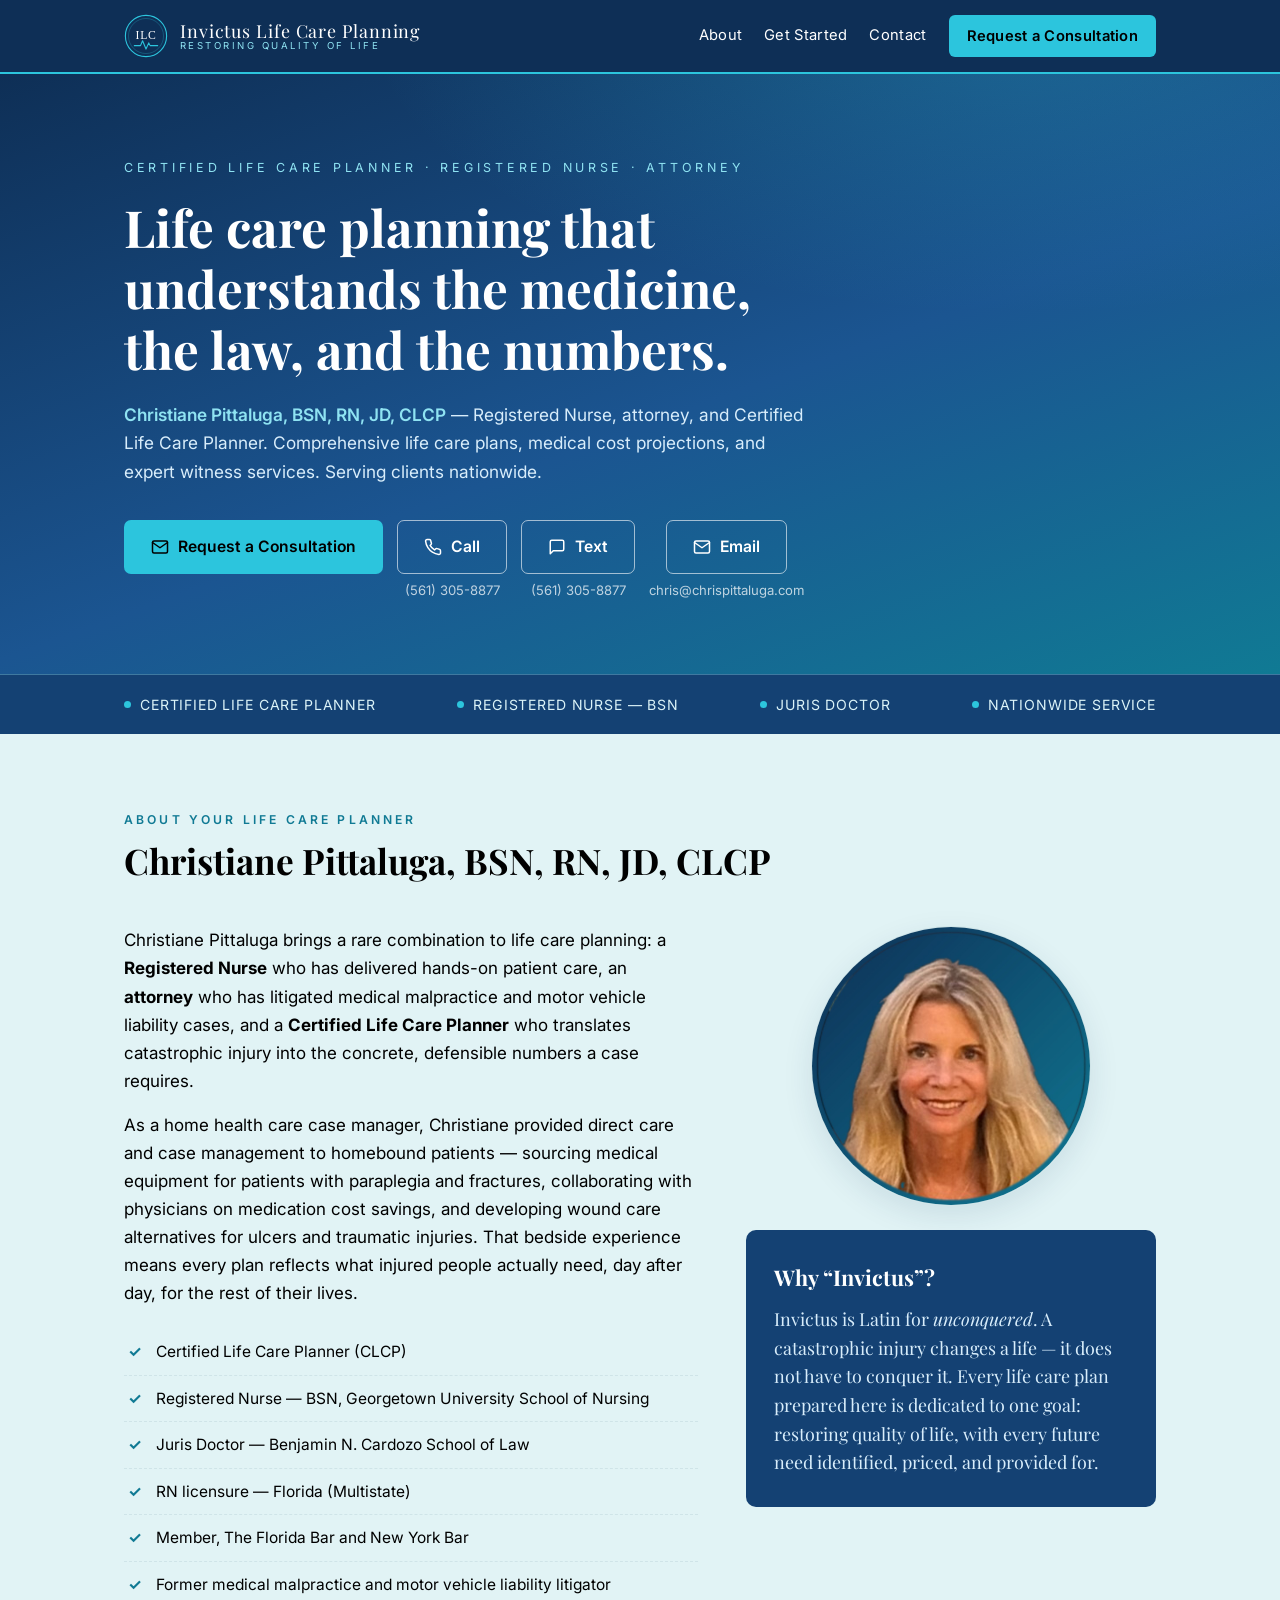
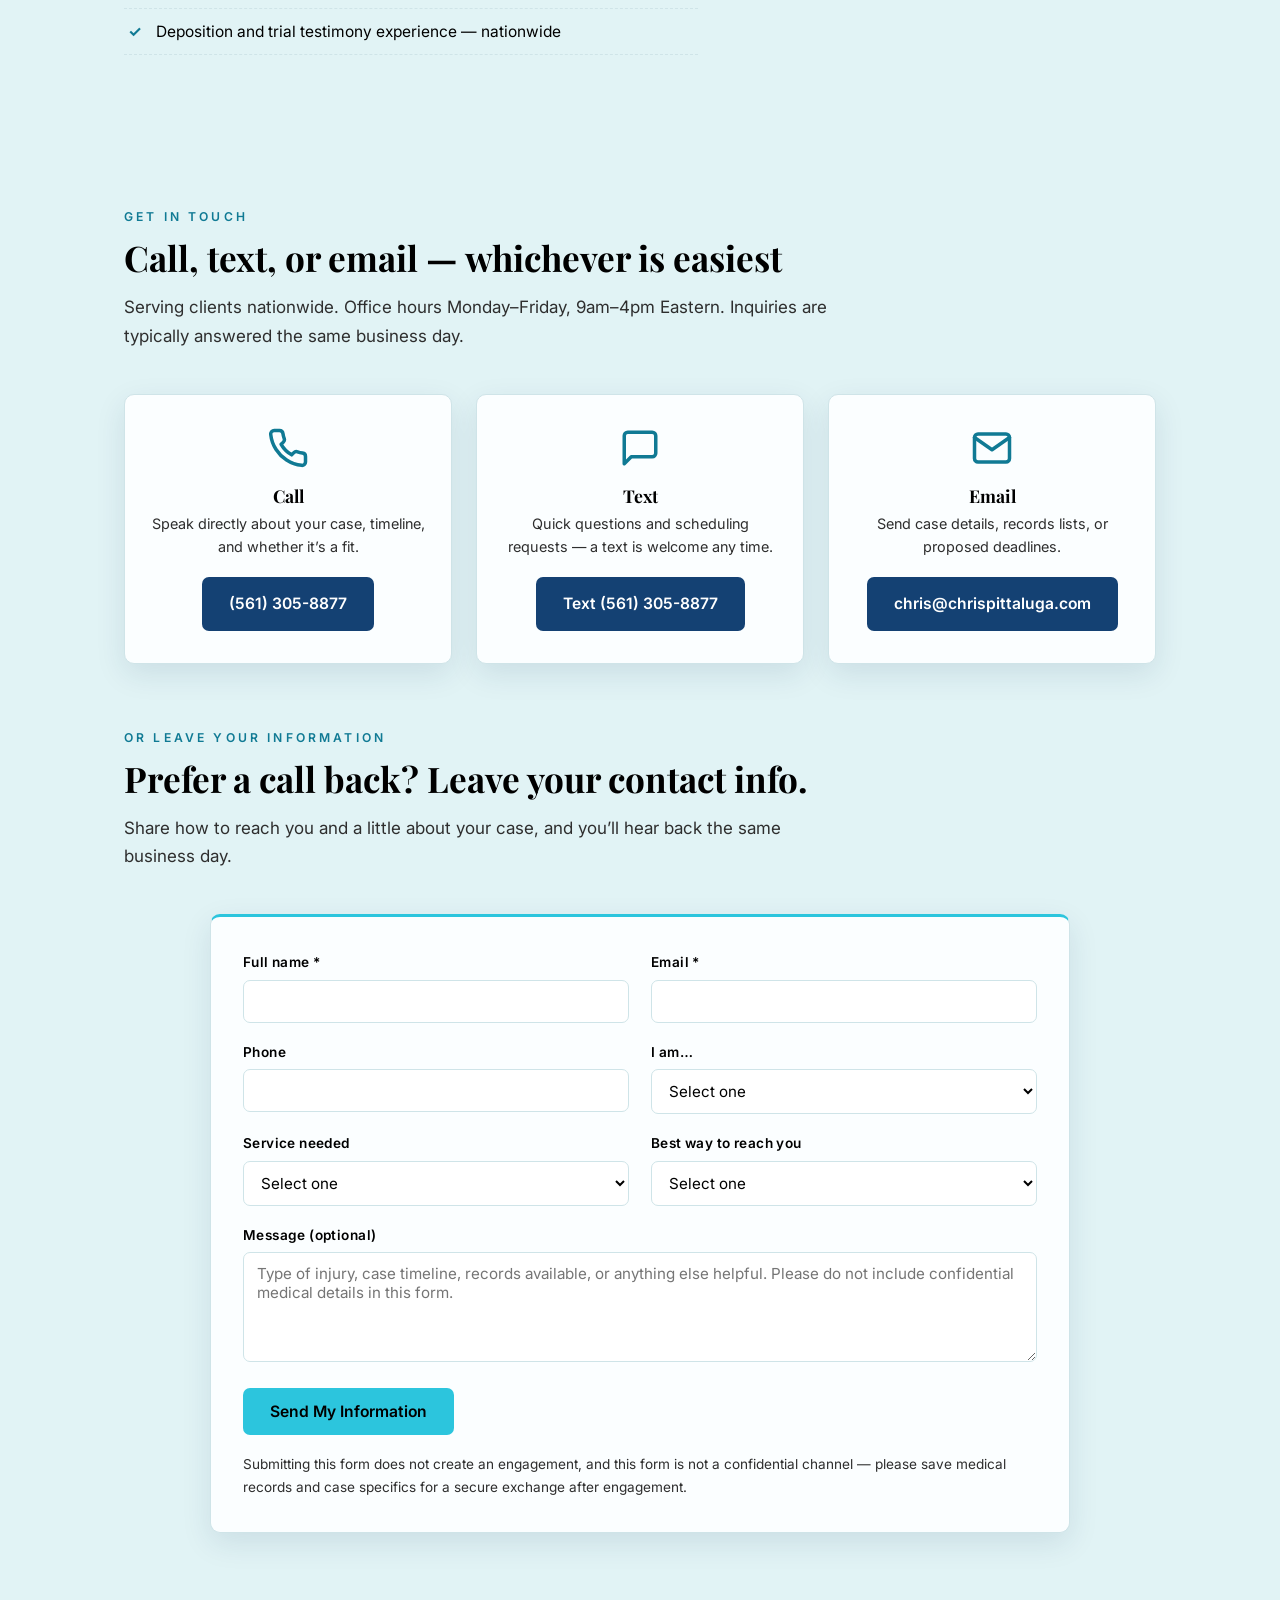
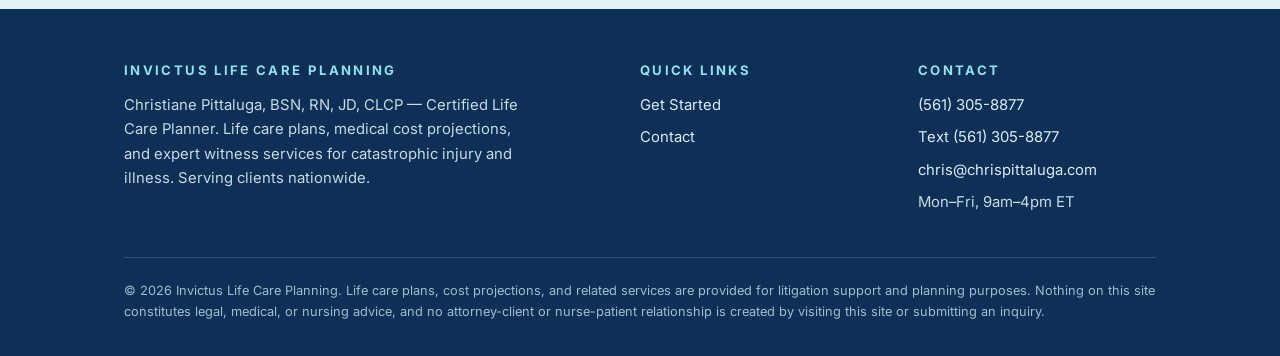
==== index.html @ 6d291d00 "Invictus Life Care Planning website Static site for invictuslifecare.com — no build step, no depende" ====
<!DOCTYPE html>
<html lang="en">
<head>
  <meta charset="UTF-8">
  <meta name="viewport" content="width=device-width, initial-scale=1.0">
  <title>Certified Life Care Planner &amp; Expert Witness — Nationwide | Invictus Life Care Planning</title>
  <meta name="description" content="Life care plans, medical cost projections, and expert witness testimony for catastrophic injury cases — prepared by a Certified Life Care Planner who is both a Registered Nurse and an attorney. Serving clients nationwide.">
  <link rel="canonical" href="https://invictuslifecare.com/">
  <meta property="og:type" content="website">
  <meta property="og:url" content="https://invictuslifecare.com/">
  <meta property="og:site_name" content="Invictus Life Care Planning">
  <meta property="og:title" content="Certified Life Care Planner &amp; Expert Witness — Invictus Life Care Planning">
  <meta property="og:description" content="Life care plans, medical cost projections, and expert witness testimony for catastrophic injury cases. Serving clients nationwide.">
  <meta property="og:image" content="https://invictuslifecare.com/images/og-card.png">
  <meta property="og:image:width" content="1200">
  <meta property="og:image:height" content="630">
  <meta name="twitter:card" content="summary_large_image">
  <link rel="icon" href="data:image/svg+xml,%3Csvg xmlns='http://www.w3.org/2000/svg' viewBox='0 0 64 64'%3E%3Crect width='64' height='64' rx='12' fill='%230e2f56'/%3E%3Ctext x='32' y='43' text-anchor='middle' font-family='Georgia' font-size='26' fill='%238fe3f2'%3EIL%3C/text%3E%3C/svg%3E">
  <link rel="preconnect" href="https://fonts.googleapis.com">
  <link rel="preconnect" href="https://fonts.gstatic.com" crossorigin>
  <link href="https://fonts.googleapis.com/css2?family=Playfair+Display:wght@500;600;700&family=Inter:wght@400;500;600&display=swap" rel="stylesheet">
  <link rel="stylesheet" href="css/styles.css">
  <script type="application/ld+json">
  {
    "@context": "https://schema.org",
    "@type": "ProfessionalService",
    "@id": "https://invictuslifecare.com/#organization",
    "name": "Invictus Life Care Planning",
    "url": "https://invictuslifecare.com/",
    "description": "Life care plans, medical cost projections, and expert witness testimony for catastrophic injury and illness, serving clients nationwide.",
    "telephone": "+1-561-305-8877",
    "email": "chris@chrispittaluga.com",
    "address": {
      "@type": "PostalAddress",
      "addressLocality": "Delray Beach",
      "addressRegion": "FL",
      "addressCountry": "US"
    },
    "areaServed": { "@type": "Country", "name": "United States" },
    "openingHoursSpecification": {
      "@type": "OpeningHoursSpecification",
      "dayOfWeek": ["Monday", "Tuesday", "Wednesday", "Thursday", "Friday"],
      "opens": "09:00",
      "closes": "16:00"
    },
    "founder": {
      "@type": "Person",
      "name": "Christiane Pittaluga",
      "honorificSuffix": "BSN, RN, JD, CLCP",
      "jobTitle": "Certified Life Care Planner",
      "alumniOf": [
        { "@type": "CollegeOrUniversity", "name": "Georgetown University School of Nursing" },
        { "@type": "CollegeOrUniversity", "name": "Benjamin N. Cardozo School of Law" }
      ],
      "knowsAbout": ["Life care planning", "Medical cost projections", "Expert witness testimony", "Catastrophic injury", "Nursing", "Law"]
    },
    "hasOfferCatalog": {
      "@type": "OfferCatalog",
      "name": "Services",
      "itemListElement": [
        { "@type": "Offer", "itemOffered": { "@type": "Service", "name": "Life Care Plans" } },
        { "@type": "Offer", "itemOffered": { "@type": "Service", "name": "Medical Cost Projections" } },
        { "@type": "Offer", "itemOffered": { "@type": "Service", "name": "Expert Witness & Testimony" } },
        { "@type": "Offer", "itemOffered": { "@type": "Service", "name": "Medical Record Chronologies" } },
        { "@type": "Offer", "itemOffered": { "@type": "Service", "name": "Medical Billing Disputes" } },
        { "@type": "Offer", "itemOffered": { "@type": "Service", "name": "Disability Application Preparation" } }
      ]
    }
  }
  </script>
</head>
<body>

<header class="site-header">
  <div class="wrap">
    <a class="brand" href="index.html">
      <svg class="brand-mark" viewBox="0 0 64 64" xmlns="http://www.w3.org/2000/svg" aria-hidden="true">
        <circle cx="32" cy="32" r="30" fill="none" stroke="#2cc5dd" stroke-width="1.6"/>
        <circle cx="32" cy="32" r="25.5" fill="none" stroke="#2cc5dd" stroke-width="0.7" opacity="0.55"/>
        <text x="32" y="37" text-anchor="middle" font-family="Georgia, serif" font-size="17" letter-spacing="1" fill="#ffffff">ILC</text>
        <path d="M15 46 h9 l3 -7 5 12 4 -9 2 4 h11" fill="none" stroke="#2cc5dd" stroke-width="1.6" stroke-linejoin="round" stroke-linecap="round"/>
      </svg>
      <span class="brand-name">Invictus Life Care Planning
        <small>Restoring Quality of Life</small>
      </span>
    </a>
    <button class="nav-toggle" aria-expanded="false" aria-controls="site-nav" onclick="toggleNav()">Menu &#9776;</button>
    <nav class="site-nav" id="site-nav" aria-label="Main navigation">
      <a href="#about">About</a>
      <a href="get-started.html">Get Started</a>
      <a href="#contact">Contact</a>
      <a class="nav-cta" href="#contact">Request a Consultation</a>
    </nav>
  </div>
</header>

<main>

  <!-- ============ HERO ============ -->
  <section class="hero">
    <div class="wrap">
      <p class="eyebrow">Certified Life Care Planner &middot; Registered Nurse &middot; Attorney</p>
      <h1>Life care planning that understands the medicine, the law, and the numbers.</h1>
      <p class="lede">
        <strong>Christiane Pittaluga, BSN, RN, JD, CLCP</strong> &mdash; Registered Nurse, attorney, and
        Certified Life Care Planner. Comprehensive life care plans, medical cost projections, and
        expert witness services. Serving clients nationwide.
      </p>
      <div class="cta-row">
        <a class="btn btn-accent" href="#contact">
          <svg viewBox="0 0 24 24" fill="none" stroke="currentColor" stroke-width="2" stroke-linecap="round" stroke-linejoin="round"><path d="M4 4h16a2 2 0 0 1 2 2v12a2 2 0 0 1-2 2H4a2 2 0 0 1-2-2V6a2 2 0 0 1 2-2z"/><polyline points="22,6 12,13 2,6"/></svg>
          Request a Consultation
        </a>
        <div class="cta-item">
          <a class="btn btn-outline-light" href="tel:+15613058877">
            <svg viewBox="0 0 24 24" fill="none" stroke="currentColor" stroke-width="2" stroke-linecap="round" stroke-linejoin="round"><path d="M22 16.92v3a2 2 0 0 1-2.18 2 19.79 19.79 0 0 1-8.63-3.07 19.5 19.5 0 0 1-6-6 19.79 19.79 0 0 1-3.07-8.67A2 2 0 0 1 4.11 2h3a2 2 0 0 1 2 1.72 12.84 12.84 0 0 0 .7 2.81 2 2 0 0 1-.45 2.11L8.09 9.91a16 16 0 0 0 6 6l1.27-1.27a2 2 0 0 1 2.11-.45 12.84 12.84 0 0 0 2.81.7A2 2 0 0 1 22 16.92z"/></svg>
            Call
          </a>
          <span class="cta-hint">(561) 305-8877</span>
        </div>
        <div class="cta-item">
          <a class="btn btn-outline-light" href="sms:+15613058877">
            <svg viewBox="0 0 24 24" fill="none" stroke="currentColor" stroke-width="2" stroke-linecap="round" stroke-linejoin="round"><path d="M21 15a2 2 0 0 1-2 2H7l-4 4V5a2 2 0 0 1 2-2h14a2 2 0 0 1 2 2z"/></svg>
            Text
          </a>
          <span class="cta-hint">(561) 305-8877</span>
        </div>
        <div class="cta-item">
          <a class="btn btn-outline-light" href="mailto:chris@chrispittaluga.com?subject=Life%20Care%20Planning%20Inquiry%20%E2%80%94%20Invictus">
            <svg viewBox="0 0 24 24" fill="none" stroke="currentColor" stroke-width="2" stroke-linecap="round" stroke-linejoin="round"><path d="M4 4h16a2 2 0 0 1 2 2v12a2 2 0 0 1-2 2H4a2 2 0 0 1-2-2V6a2 2 0 0 1 2-2z"/><polyline points="22,6 12,13 2,6"/></svg>
            Email
          </a>
          <span class="cta-hint">chris@chrispittaluga.com</span>
        </div>
      </div>
    </div>
  </section>

  <!-- ============ CREDENTIAL STRIP ============ -->
  <div class="cred-strip">
    <div class="wrap">
      <span>Certified Life Care Planner</span>
      <span>Registered Nurse &mdash; BSN</span>
      <span>Juris Doctor</span>
      <span>Nationwide Service</span>
    </div>
  </div>

  <!-- ============ ABOUT ============ -->
  <section class="section" id="about">
    <div class="wrap">
      <div class="section-head">
        <p class="kicker">About Your Life Care Planner</p>
        <h2>Christiane Pittaluga, BSN, RN, JD, CLCP</h2>
      </div>
      <div class="about-grid">
        <div>
          <p>
            Christiane Pittaluga brings a rare combination to life care planning: a
            <strong>Registered Nurse</strong> who has delivered hands-on patient care, an
            <strong>attorney</strong> who has litigated medical malpractice and motor vehicle
            liability cases, and a <strong>Certified Life Care Planner</strong> who translates
            catastrophic injury into the concrete, defensible numbers a case requires.
          </p>
          <p>
            As a home health care case manager, Christiane provided direct care and case management
            to homebound patients &mdash; sourcing medical equipment for patients with paraplegia and
            fractures, collaborating with physicians on medication cost savings, and developing wound
            care alternatives for ulcers and traumatic injuries. That bedside experience means every
            plan reflects what injured people actually need, day after day, for the rest of their
            lives.
          </p>
          <ul class="about-list">
            <li>Certified Life Care Planner (CLCP)</li>
            <li>Registered Nurse &mdash; BSN, Georgetown University School of Nursing</li>
            <li>Juris Doctor &mdash; Benjamin N. Cardozo School of Law</li>
            <li>RN licensure &mdash; Florida (Multistate)</li>
            <li>Member, The Florida Bar and New York Bar</li>
            <li>Former medical malpractice and motor vehicle liability litigator</li>
            <li>Deposition and trial testimony experience &mdash; nationwide</li>
          </ul>
        </div>
        <div>
          <div class="portrait portrait-round">
            <img src="images/christiane.jpg" alt="Christiane Pittaluga, BSN, RN, JD, CLCP">
          </div>
          <aside class="motto">
            <strong>Why &ldquo;Invictus&rdquo;?</strong>
            Invictus is Latin for <em>unconquered</em>. A catastrophic injury changes a life &mdash; it
            does not have to conquer it. Every life care plan prepared here is dedicated to one goal:
            restoring quality of life, with every future need identified, priced, and provided for.
          </aside>
        </div>
      </div>
    </div>
  </section>

  <!-- ============ CONTACT ============ -->
  <section class="section" id="contact">
    <div class="wrap">
      <div class="section-head">
        <p class="kicker">Get In Touch</p>
        <h2>Call, text, or email &mdash; whichever is easiest</h2>
        <p>Serving clients nationwide. Office hours Monday&ndash;Friday, 9am&ndash;4pm Eastern.
           Inquiries are typically answered the same business day.</p>
      </div>
      <div class="contact-grid">
        <div class="contact-card">
          <svg class="card-icon" viewBox="0 0 24 24" fill="none" stroke="currentColor" stroke-width="2" stroke-linecap="round" stroke-linejoin="round"><path d="M22 16.92v3a2 2 0 0 1-2.18 2 19.79 19.79 0 0 1-8.63-3.07 19.5 19.5 0 0 1-6-6 19.79 19.79 0 0 1-3.07-8.67A2 2 0 0 1 4.11 2h3a2 2 0 0 1 2 1.72 12.84 12.84 0 0 0 .7 2.81 2 2 0 0 1-.45 2.11L8.09 9.91a16 16 0 0 0 6 6l1.27-1.27a2 2 0 0 1 2.11-.45 12.84 12.84 0 0 0 2.81.7A2 2 0 0 1 22 16.92z"/></svg>
          <h3>Call</h3>
          <p>Speak directly about your case, timeline, and whether it&rsquo;s a fit.</p>
          <a class="btn btn-blue" href="tel:+15613058877">(561) 305-8877</a>
        </div>
        <div class="contact-card">
          <svg class="card-icon" viewBox="0 0 24 24" fill="none" stroke="currentColor" stroke-width="2" stroke-linecap="round" stroke-linejoin="round"><path d="M21 15a2 2 0 0 1-2 2H7l-4 4V5a2 2 0 0 1 2-2h14a2 2 0 0 1 2 2z"/></svg>
          <h3>Text</h3>
          <p>Quick questions and scheduling requests &mdash; a text is welcome any time.</p>
          <a class="btn btn-blue" href="sms:+15613058877">Text (561) 305-8877</a>
        </div>
        <div class="contact-card">
          <svg class="card-icon" viewBox="0 0 24 24" fill="none" stroke="currentColor" stroke-width="2" stroke-linecap="round" stroke-linejoin="round"><path d="M4 4h16a2 2 0 0 1 2 2v12a2 2 0 0 1-2 2H4a2 2 0 0 1-2-2V6a2 2 0 0 1 2-2z"/><polyline points="22,6 12,13 2,6"/></svg>
          <h3>Email</h3>
          <p>Send case details, records lists, or proposed deadlines.</p>
          <a class="btn btn-blue" href="mailto:chris@chrispittaluga.com?subject=Life%20Care%20Planning%20Inquiry%20%E2%80%94%20Invictus">chris@chrispittaluga.com</a>
        </div>
      </div>

      <div class="section-head" id="leave-info" style="margin-top:64px;">
        <p class="kicker">Or Leave Your Information</p>
        <h2>Prefer a call back? Leave your contact info.</h2>
        <p>Share how to reach you and a little about your case, and you&rsquo;ll hear back the same
           business day.</p>
      </div>

      <form id="contact-form" class="contact-form" method="POST" action="https://formspree.io/f/meebyvre">
        <input type="hidden" name="_subject" value="Website contact — Invictus Life Care Planning">
        <input type="hidden" name="site" value="Invictus Life Care Planning">
        <div>
          <label for="cf-name">Full name *</label>
          <input type="text" id="cf-name" name="name" required autocomplete="name">
        </div>
        <div>
          <label for="cf-email">Email *</label>
          <input type="email" id="cf-email" name="email" required autocomplete="email">
        </div>
        <div>
          <label for="cf-phone">Phone</label>
          <input type="tel" id="cf-phone" name="phone" autocomplete="tel">
        </div>
        <div>
          <label for="cf-role">I am&hellip;</label>
          <select id="cf-role" name="role">
            <option value="">Select one</option>
            <option>Attorney &mdash; plaintiff</option>
            <option>Attorney &mdash; defense</option>
            <option>Insurance adjuster</option>
            <option>Individual / family member</option>
            <option>Other</option>
          </select>
        </div>
        <div>
          <label for="cf-service">Service needed</label>
          <select id="cf-service" name="service">
            <option value="">Select one</option>
            <option>Life care plan</option>
            <option>Medical cost projection</option>
            <option>Expert witness / testimony</option>
            <option>Medical record chronology</option>
            <option>Medical billing dispute</option>
            <option>Disability application</option>
            <option>Other / not sure</option>
          </select>
        </div>
        <div>
          <label for="cf-reach">Best way to reach you</label>
          <select id="cf-reach" name="preferred_contact">
            <option value="">Select one</option>
            <option>Call</option>
            <option>Text</option>
            <option>Email</option>
          </select>
        </div>
        <div class="field-full">
          <label for="cf-message">Message (optional)</label>
          <textarea id="cf-message" name="message" placeholder="Type of injury, case timeline, records available, or anything else helpful. Please do not include confidential medical details in this form."></textarea>
        </div>
        <input type="text" name="_gotcha" class="hp" tabindex="-1" autocomplete="off" aria-hidden="true">
        <div class="field-full">
          <button class="btn btn-accent" type="submit">Send My Information</button>
        </div>
        <p class="form-note">
          Submitting this form does not create an engagement, and this form is not a confidential
          channel &mdash; please save medical records and case specifics for a secure exchange after
          engagement.
        </p>
      </form>
    </div>
  </section>

</main>

<footer class="site-footer">
  <div class="wrap">
    <div class="footer-grid">
      <div>
        <h4>Invictus Life Care Planning</h4>
        <p style="font-size:0.93rem; max-width:44ch;">
          Christiane Pittaluga, BSN, RN, JD, CLCP &mdash; Certified Life Care Planner. Life care plans,
          medical cost projections, and expert witness services for catastrophic injury and illness.
          Serving clients nationwide.
        </p>
      </div>
      <div>
        <h4>Quick Links</h4>
        <ul>
          <li><a href="get-started.html">Get Started</a></li>
          <li><a href="index.html#contact">Contact</a></li>
        </ul>
      </div>
      <div>
        <h4>Contact</h4>
        <ul>
          <li><a href="tel:+15613058877">(561) 305-8877</a></li>
          <li><a href="sms:+15613058877">Text (561) 305-8877</a></li>
          <li><a href="mailto:chris@chrispittaluga.com">chris@chrispittaluga.com</a></li>
          <li>Mon&ndash;Fri, 9am&ndash;4pm ET</li>
        </ul>
      </div>
    </div>
    <p class="footer-disclaimer">
      &copy; 2026 Invictus Life Care Planning. Life care plans, cost projections, and related
      services are provided for litigation support and planning purposes. Nothing on this site
      constitutes legal, medical, or nursing advice, and no attorney-client or nurse-patient
      relationship is created by visiting this site or submitting an inquiry.
    </p>
  </div>
</footer>

<script>
  function toggleNav() {
    var nav = document.getElementById('site-nav');
    var btn = document.querySelector('.nav-toggle');
    var open = nav.classList.toggle('open');
    btn.setAttribute('aria-expanded', open ? 'true' : 'false');
  }

  // Contact form: if a real form endpoint is configured, POST to it normally.
  // Otherwise fall back to opening the visitor's email app, pre-filled.
  function buildContactMailto(form) {
    function val(name) {
      var el = form.elements[name];
      return (el && el.value) ? el.value : '(not provided)';
    }
    var body = [
      'New contact from the Invictus Life Care Planning website:',
      '',
      'Name: ' + val('name'),
      'Email: ' + val('email'),
      'Phone: ' + val('phone'),
      'Role: ' + val('role'),
      'Service needed: ' + val('service'),
      'Best way to reach: ' + val('preferred_contact'),
      '',
      'Message:',
      val('message')
    ].join('\n');
    return 'mailto:chris@chrispittaluga.com' +
      '?subject=' + encodeURIComponent('Website contact — Invictus Life Care Planning') +
      '&body=' + encodeURIComponent(body);
  }

  document.getElementById('contact-form').addEventListener('submit', function (e) {
    var form = e.target;
    if (form.getAttribute('action').indexOf('YOUR-FORM-ID') !== -1) {
      e.preventDefault();
      window.location.href = buildContactMailto(form);
    }
  });
</script>

</body>
</html>
---- css/styles.css ----
/* ============================================================
   Invictus Life Care Planning — shared stylesheet
   Palette: deep blue → turquoise, light blue accents on seafoam,
   black text. No green.
   ============================================================ */

:root {
  --blue-900: #0e2f56;
  --blue-800: #144173;
  --blue-700: #1b5591;
  --blue-600: #2368ab;
  --turq: #2cc5dd;
  --turq-deep: #107a94;
  --turq-light: #8fe3f2;
  --turq-pale: #dbf3f8;
  --seafoam: #e1f3f5;
  --paper: #fbfeff;
  --ink: #000000;
  --muted: #2e2e2e;
  --line: #cfe4e8;
  --radius: 10px;
  --shadow: 0 10px 30px rgba(14, 47, 86, 0.10);
  --font-serif: "Playfair Display", Georgia, "Times New Roman", serif;
  --font-sans: "Inter", -apple-system, "Segoe UI", Roboto, Helvetica, Arial, sans-serif;
}

* { box-sizing: border-box; margin: 0; padding: 0; }

html { scroll-behavior: smooth; }

body {
  font-family: var(--font-sans);
  font-size: 17px;
  line-height: 1.65;
  color: var(--ink);
  background: var(--seafoam);
}

img, svg { max-width: 100%; display: block; }

h1, h2, h3, h4 { font-family: var(--font-serif); color: var(--ink); line-height: 1.2; }

a { color: var(--blue-700); }

.wrap { max-width: 1080px; margin: 0 auto; padding: 0 24px; }

/* ---------- Header / nav ---------- */

.site-header {
  position: sticky;
  top: 0;
  z-index: 50;
  background: var(--blue-900);
  border-bottom: 2px solid var(--turq);
}

.site-header .wrap {
  display: flex;
  align-items: center;
  justify-content: space-between;
  gap: 16px;
  min-height: 72px;
  flex-wrap: wrap;
  padding-top: 10px;
  padding-bottom: 10px;
}

.brand {
  display: flex;
  align-items: center;
  gap: 12px;
  text-decoration: none;
}

.brand-mark { width: 44px; height: 44px; flex: none; }

.brand-name {
  font-family: var(--font-serif);
  color: #ffffff;
  font-size: 1.12rem;
  letter-spacing: 0.05em;
  line-height: 1.1;
}

.brand-name small {
  display: block;
  font-family: var(--font-sans);
  font-size: 0.6rem;
  letter-spacing: 0.26em;
  text-transform: uppercase;
  color: var(--turq-light);
}

.nav-toggle {
  display: none;
  background: none;
  border: 1px solid var(--turq-light);
  color: var(--turq-light);
  border-radius: 6px;
  padding: 6px 12px;
  font-size: 1rem;
  cursor: pointer;
}

.site-nav { display: flex; align-items: center; gap: 22px; }

.site-nav a {
  color: #ffffff;
  text-decoration: none;
  font-size: 0.92rem;
  letter-spacing: 0.02em;
  padding: 4px 0;
  border-bottom: 2px solid transparent;
}

.site-nav a:hover { border-bottom-color: var(--turq-light); }

.site-nav a.nav-cta {
  background: var(--turq);
  color: var(--ink);
  font-weight: 600;
  padding: 9px 18px;
  border-radius: 6px;
  border-bottom: none;
}

.site-nav a.nav-cta:hover { background: var(--turq-light); }

@media (max-width: 900px) {
  .nav-toggle { display: block; }
  .site-nav {
    display: none;
    width: 100%;
    flex-direction: column;
    align-items: flex-start;
    gap: 10px;
    padding: 10px 0 16px;
  }
  .site-nav.open { display: flex; }
}

/* ---------- Hero ---------- */

.hero {
  background:
    radial-gradient(1100px 500px at 80% -10%, rgba(44, 197, 221, 0.25), transparent 60%),
    linear-gradient(160deg, var(--blue-900) 0%, var(--blue-700) 55%, var(--turq-deep) 100%);
  color: #ffffff;
  padding: 84px 0 72px;
}

.hero .eyebrow {
  color: var(--turq-light);
  text-transform: uppercase;
  letter-spacing: 0.3em;
  font-size: 0.78rem;
  margin-bottom: 18px;
}

.hero h1 {
  color: #fff;
  font-size: clamp(2rem, 4.5vw, 3.2rem);
  max-width: 20ch;
  margin-bottom: 20px;
}

.hero .lede {
  max-width: 62ch;
  font-size: 1.08rem;
  color: #d8edfb;
  margin-bottom: 34px;
}

.hero .lede strong { color: var(--turq-light); font-weight: 600; }

.cta-row { display: flex; flex-wrap: wrap; gap: 14px; align-items: flex-start; }

.cta-item { display: flex; flex-direction: column; align-items: center; gap: 6px; }
.cta-hint { font-size: 0.82rem; color: rgba(255, 255, 255, 0.72); }

.btn {
  display: inline-flex;
  align-items: center;
  gap: 9px;
  padding: 13px 26px;
  border-radius: 7px;
  font-weight: 600;
  font-size: 0.98rem;
  text-decoration: none;
  border: 1.5px solid transparent;
  cursor: pointer;
  font-family: var(--font-sans);
}

.btn svg { width: 18px; height: 18px; flex: none; }

.btn-accent { background: var(--turq); color: var(--ink); }
.btn-accent:hover { background: var(--turq-light); }

.btn-outline-light { border-color: rgba(255, 255, 255, 0.6); color: #ffffff; background: transparent; }
.btn-outline-light:hover { border-color: var(--turq-light); color: var(--turq-light); }

.btn-blue { background: var(--blue-800); color: #ffffff; }
.btn-blue:hover { background: var(--blue-700); }

.btn-outline-blue { border-color: var(--blue-600); color: var(--blue-800); background: transparent; }
.btn-outline-blue:hover { background: var(--blue-800); color: #ffffff; }

/* ---------- Credential strip ---------- */

.cred-strip { background: var(--blue-800); border-top: 1px solid rgba(143, 227, 242, 0.35); }

.cred-strip .wrap {
  display: flex;
  flex-wrap: wrap;
  justify-content: space-between;
  gap: 10px 28px;
  padding-top: 18px;
  padding-bottom: 18px;
}

.cred-strip span {
  color: var(--turq-pale);
  font-size: 0.88rem;
  letter-spacing: 0.06em;
  text-transform: uppercase;
  display: inline-flex;
  align-items: center;
  gap: 9px;
}

.cred-strip span::before {
  content: "";
  width: 7px;
  height: 7px;
  border-radius: 50%;
  background: var(--turq);
  flex: none;
}

/* ---------- Sections ---------- */

.section { padding: 76px 0; }
.section.alt { background: var(--paper); border-top: 1px solid var(--line); border-bottom: 1px solid var(--line); }

.section-head { max-width: 720px; margin-bottom: 44px; }

.section-head .kicker {
  color: var(--turq-deep);
  text-transform: uppercase;
  letter-spacing: 0.26em;
  font-size: 0.76rem;
  font-weight: 600;
  margin-bottom: 10px;
}

.section-head h2 { font-size: clamp(1.6rem, 3vw, 2.2rem); margin-bottom: 14px; }
.section-head p { color: var(--muted); }

/* ---------- Cards ---------- */

.card-grid { display: grid; grid-template-columns: repeat(auto-fit, minmax(280px, 1fr)); gap: 24px; }

.card {
  background: var(--paper);
  border: 1px solid var(--line);
  border-top: 3px solid var(--turq);
  border-radius: var(--radius);
  padding: 30px 28px;
  box-shadow: var(--shadow);
}

.section.alt .card { background: var(--seafoam); }

.card h3 { font-size: 1.22rem; margin-bottom: 12px; }
.card p { color: var(--muted); font-size: 0.97rem; }
.card .card-icon { width: 40px; height: 40px; margin-bottom: 18px; color: var(--turq-deep); }

/* ---------- About ---------- */

.about-grid { display: grid; grid-template-columns: 1.4fr 1fr; gap: 48px; align-items: start; }

@media (max-width: 820px) { .about-grid { grid-template-columns: 1fr; } }

.about-grid p + p { margin-top: 16px; }

.motto {
  background: var(--blue-800);
  color: #d8edfb;
  border-radius: var(--radius);
  padding: 30px 28px;
  font-family: var(--font-serif);
  font-size: 1.12rem;
  line-height: 1.6;
}

.motto strong { color: #fff; display: block; font-size: 1.35rem; margin-bottom: 10px; }

.portrait {
  border-radius: var(--radius);
  overflow: hidden;
  border: 1px solid var(--line);
  box-shadow: var(--shadow);
  margin-bottom: 24px;
}

.portrait img { width: 100%; height: auto; display: block; }

/* Circular variant for photos with a baked-in round mask */
.portrait-round {
  border-radius: 50%;
  width: min(280px, 80%);
  margin-left: auto;
  margin-right: auto;
}

.about-list { list-style: none; margin-top: 22px; }

.about-list li {
  padding: 10px 0 10px 32px;
  position: relative;
  border-bottom: 1px dashed var(--line);
  font-size: 0.97rem;
}

.about-list li::before {
  content: "\2713";
  position: absolute;
  left: 4px;
  color: var(--turq-deep);
  font-weight: 700;
}

/* ---------- Steps ---------- */

.steps { display: grid; grid-template-columns: repeat(auto-fit, minmax(230px, 1fr)); gap: 24px; counter-reset: step; }

.step {
  background: var(--paper);
  border: 1px solid var(--line);
  border-radius: var(--radius);
  padding: 28px 24px;
  position: relative;
  counter-increment: step;
}

.step::before {
  content: counter(step);
  display: inline-flex;
  align-items: center;
  justify-content: center;
  width: 40px;
  height: 40px;
  border-radius: 50%;
  background: var(--blue-800);
  color: var(--turq-light);
  font-family: var(--font-serif);
  font-size: 1.2rem;
  margin-bottom: 16px;
}

.step h3 { font-size: 1.05rem; margin-bottom: 8px; }
.step p { color: var(--muted); font-size: 0.93rem; }

/* ---------- Contact ---------- */

.contact-grid { display: grid; grid-template-columns: repeat(auto-fit, minmax(240px, 1fr)); gap: 24px; }

.contact-card {
  background: var(--paper);
  border: 1px solid var(--line);
  border-radius: var(--radius);
  padding: 32px 26px;
  text-align: center;
  box-shadow: var(--shadow);
}

.contact-card .card-icon { width: 42px; height: 42px; margin: 0 auto 16px; color: var(--turq-deep); }
.contact-card h3 { font-size: 1.1rem; margin-bottom: 6px; }
.contact-card p { color: var(--muted); font-size: 0.9rem; margin-bottom: 18px; }

/* ---------- Contact form ---------- */

.contact-form {
  display: grid;
  grid-template-columns: 1fr 1fr;
  gap: 18px 22px;
  background: var(--paper);
  border: 1px solid var(--line);
  border-top: 3px solid var(--turq);
  border-radius: var(--radius);
  padding: 34px 32px;
  box-shadow: var(--shadow);
  max-width: 860px;
  margin: 0 auto;
}

.contact-form .field-full { grid-column: 1 / -1; }

.contact-form label {
  display: block;
  font-size: 0.85rem;
  font-weight: 600;
  color: var(--ink);
  letter-spacing: 0.03em;
  margin-bottom: 6px;
}

.contact-form input,
.contact-form select,
.contact-form textarea {
  width: 100%;
  padding: 11px 13px;
  border: 1px solid var(--line);
  border-radius: 7px;
  font-family: var(--font-sans);
  font-size: 0.95rem;
  background: #fff;
  color: var(--ink);
}

.contact-form input:focus,
.contact-form select:focus,
.contact-form textarea:focus {
  border-color: var(--turq);
  outline: 2px solid var(--turq-pale);
}

.contact-form textarea { resize: vertical; min-height: 110px; }

.contact-form .form-note {
  grid-column: 1 / -1;
  font-size: 0.85rem;
  color: var(--muted);
}

.contact-form .hp { position: absolute; left: -9999px; width: 1px; height: 1px; overflow: hidden; }

@media (max-width: 680px) { .contact-form { grid-template-columns: 1fr; } }

/* ---------- Tables & policy pages ---------- */

.page-hero {
  background: linear-gradient(160deg, var(--blue-900), var(--turq-deep));
  color: #ffffff;
  padding: 60px 0 52px;
}

.page-hero h1 { color: #fff; font-size: clamp(1.8rem, 3.5vw, 2.6rem); margin-bottom: 12px; }
.page-hero p { color: #d8edfb; max-width: 68ch; }

.notice {
  background: var(--turq-pale);
  border-left: 4px solid var(--turq);
  border-radius: 0 var(--radius) var(--radius) 0;
  padding: 18px 22px;
  font-size: 0.95rem;
  margin: 26px 0;
}

/* ---------- FAQ ---------- */

.faq details { background: var(--paper); border: 1px solid var(--line); border-radius: var(--radius); padding: 0; margin-bottom: 12px; }
.faq summary { cursor: pointer; font-weight: 600; color: var(--ink); padding: 18px 22px; list-style-position: inside; }
.faq details p { padding: 0 22px 18px; color: var(--muted); font-size: 0.96rem; }

/* ---------- Footer ---------- */

.site-footer { background: var(--blue-900); color: #c4dbe8; padding: 54px 0 34px; margin-top: 0; }

.footer-grid { display: grid; grid-template-columns: 2fr 1fr 1fr; gap: 40px; margin-bottom: 34px; }
@media (max-width: 820px) { .footer-grid { grid-template-columns: 1fr; } }

.site-footer h4 { color: var(--turq-light); font-family: var(--font-sans); font-size: 0.82rem; text-transform: uppercase; letter-spacing: 0.18em; margin-bottom: 14px; }
.site-footer a { color: #d8edfb; text-decoration: none; }
.site-footer a:hover { color: var(--turq-light); }
.site-footer ul { list-style: none; }
.site-footer li { margin-bottom: 8px; font-size: 0.93rem; }

.footer-disclaimer { border-top: 1px solid rgba(216, 237, 251, 0.18); padding-top: 22px; font-size: 0.8rem; color: #9fbdd1; }
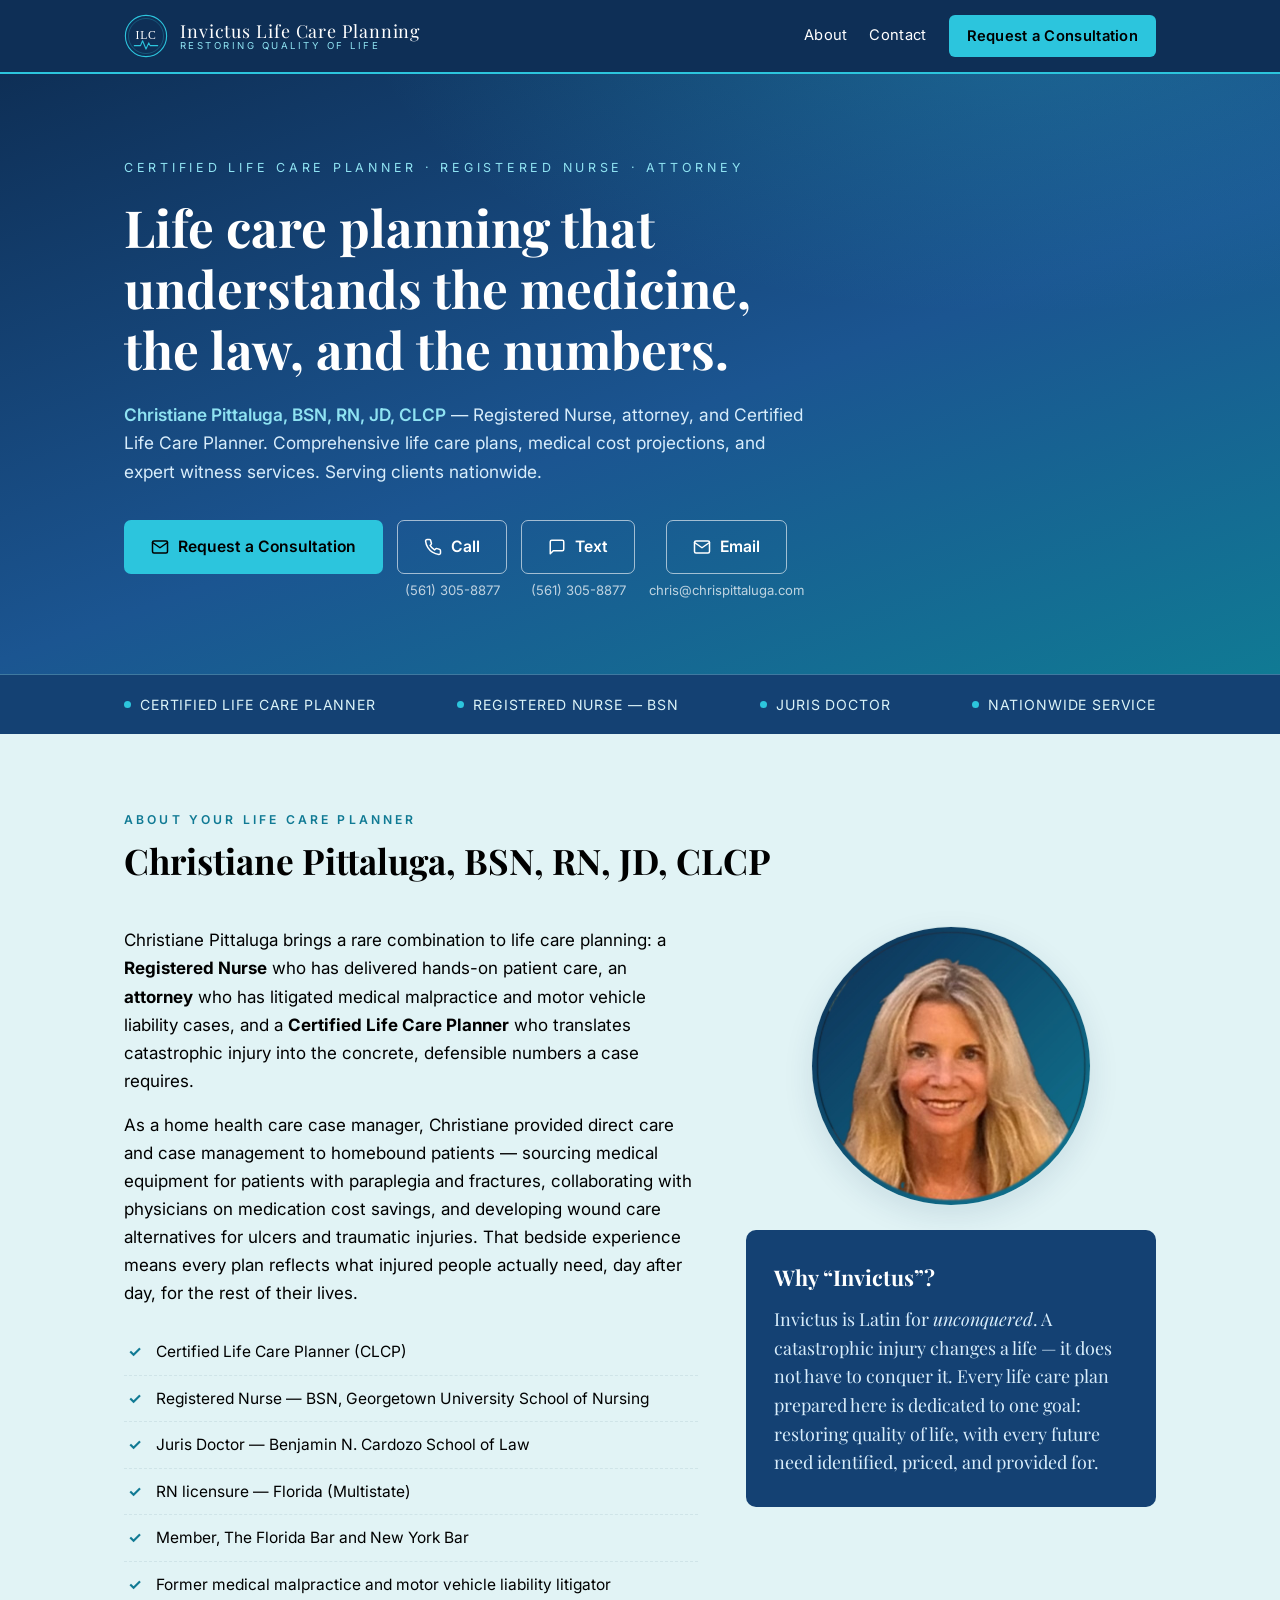
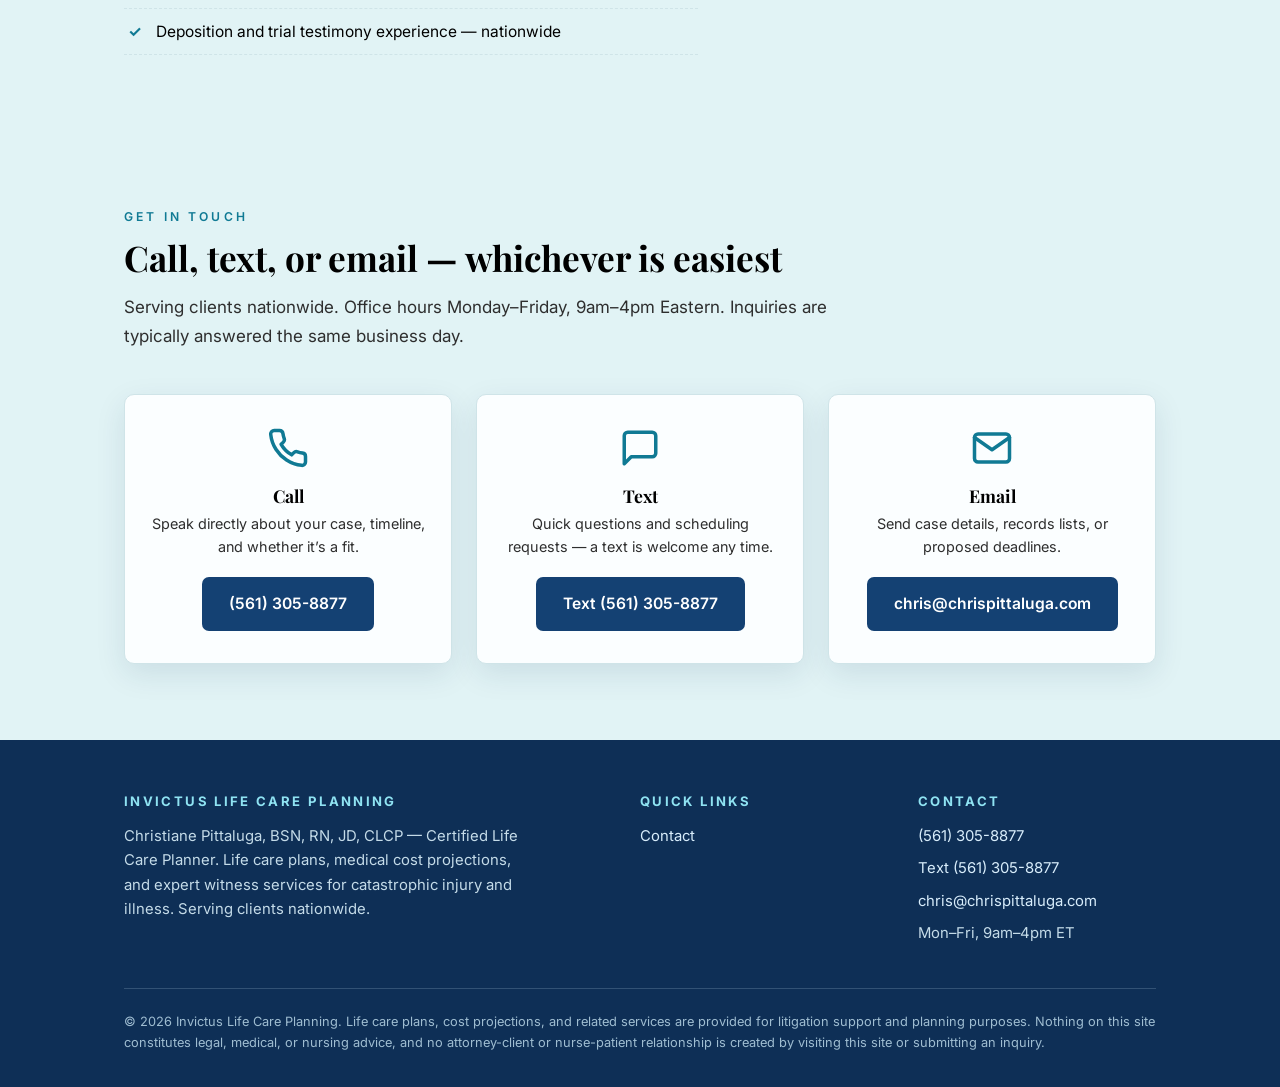
==== commit ddd85502: "Remove the Get Started page and both web forms The site no longer collects information through the b" ====
--- a/index.html
+++ b/index.html
@@ -87,7 +87,6 @@
     <button class="nav-toggle" aria-expanded="false" aria-controls="site-nav" onclick="toggleNav()">Menu &#9776;</button>
     <nav class="site-nav" id="site-nav" aria-label="Main navigation">
       <a href="#about">About</a>
-      <a href="get-started.html">Get Started</a>
       <a href="#contact">Contact</a>
       <a class="nav-cta" href="#contact">Request a Consultation</a>
     </nav>
@@ -225,75 +224,6 @@
         </div>
       </div>
 
-      <div class="section-head" id="leave-info" style="margin-top:64px;">
-        <p class="kicker">Or Leave Your Information</p>
-        <h2>Prefer a call back? Leave your contact info.</h2>
-        <p>Share how to reach you and a little about your case, and you&rsquo;ll hear back the same
-           business day.</p>
-      </div>
-
-      <form id="contact-form" class="contact-form" method="POST" action="https://formspree.io/f/meebyvre">
-        <input type="hidden" name="_subject" value="Website contact — Invictus Life Care Planning">
-        <input type="hidden" name="site" value="Invictus Life Care Planning">
-        <div>
-          <label for="cf-name">Full name *</label>
-          <input type="text" id="cf-name" name="name" required autocomplete="name">
-        </div>
-        <div>
-          <label for="cf-email">Email *</label>
-          <input type="email" id="cf-email" name="email" required autocomplete="email">
-        </div>
-        <div>
-          <label for="cf-phone">Phone</label>
-          <input type="tel" id="cf-phone" name="phone" autocomplete="tel">
-        </div>
-        <div>
-          <label for="cf-role">I am&hellip;</label>
-          <select id="cf-role" name="role">
-            <option value="">Select one</option>
-            <option>Attorney &mdash; plaintiff</option>
-            <option>Attorney &mdash; defense</option>
-            <option>Insurance adjuster</option>
-            <option>Individual / family member</option>
-            <option>Other</option>
-          </select>
-        </div>
-        <div>
-          <label for="cf-service">Service needed</label>
-          <select id="cf-service" name="service">
-            <option value="">Select one</option>
-            <option>Life care plan</option>
-            <option>Medical cost projection</option>
-            <option>Expert witness / testimony</option>
-            <option>Medical record chronology</option>
-            <option>Medical billing dispute</option>
-            <option>Disability application</option>
-            <option>Other / not sure</option>
-          </select>
-        </div>
-        <div>
-          <label for="cf-reach">Best way to reach you</label>
-          <select id="cf-reach" name="preferred_contact">
-            <option value="">Select one</option>
-            <option>Call</option>
-            <option>Text</option>
-            <option>Email</option>
-          </select>
-        </div>
-        <div class="field-full">
-          <label for="cf-message">Message (optional)</label>
-          <textarea id="cf-message" name="message" placeholder="Type of injury, case timeline, records available, or anything else helpful. Please do not include confidential medical details in this form."></textarea>
-        </div>
-        <input type="text" name="_gotcha" class="hp" tabindex="-1" autocomplete="off" aria-hidden="true">
-        <div class="field-full">
-          <button class="btn btn-accent" type="submit">Send My Information</button>
-        </div>
-        <p class="form-note">
-          Submitting this form does not create an engagement, and this form is not a confidential
-          channel &mdash; please save medical records and case specifics for a secure exchange after
-          engagement.
-        </p>
-      </form>
     </div>
   </section>
 
@@ -313,7 +243,6 @@
       <div>
         <h4>Quick Links</h4>
         <ul>
-          <li><a href="get-started.html">Get Started</a></li>
           <li><a href="index.html#contact">Contact</a></li>
         </ul>
       </div>
@@ -343,39 +272,6 @@
     var open = nav.classList.toggle('open');
     btn.setAttribute('aria-expanded', open ? 'true' : 'false');
   }
-
-  // Contact form: if a real form endpoint is configured, POST to it normally.
-  // Otherwise fall back to opening the visitor's email app, pre-filled.
-  function buildContactMailto(form) {
-    function val(name) {
-      var el = form.elements[name];
-      return (el && el.value) ? el.value : '(not provided)';
-    }
-    var body = [
-      'New contact from the Invictus Life Care Planning website:',
-      '',
-      'Name: ' + val('name'),
-      'Email: ' + val('email'),
-      'Phone: ' + val('phone'),
-      'Role: ' + val('role'),
-      'Service needed: ' + val('service'),
-      'Best way to reach: ' + val('preferred_contact'),
-      '',
-      'Message:',
-      val('message')
-    ].join('\n');
-    return 'mailto:chris@chrispittaluga.com' +
-      '?subject=' + encodeURIComponent('Website contact — Invictus Life Care Planning') +
-      '&body=' + encodeURIComponent(body);
-  }
-
-  document.getElementById('contact-form').addEventListener('submit', function (e) {
-    var form = e.target;
-    if (form.getAttribute('action').indexOf('YOUR-FORM-ID') !== -1) {
-      e.preventDefault();
-      window.location.href = buildContactMailto(form);
-    }
-  });
 </script>
 
 </body>
--- a/css/styles.css
+++ b/css/styles.css
@@ -379,64 +379,6 @@
 .contact-card h3 { font-size: 1.1rem; margin-bottom: 6px; }
 .contact-card p { color: var(--muted); font-size: 0.9rem; margin-bottom: 18px; }
 
-/* ---------- Contact form ---------- */
-
-.contact-form {
-  display: grid;
-  grid-template-columns: 1fr 1fr;
-  gap: 18px 22px;
-  background: var(--paper);
-  border: 1px solid var(--line);
-  border-top: 3px solid var(--turq);
-  border-radius: var(--radius);
-  padding: 34px 32px;
-  box-shadow: var(--shadow);
-  max-width: 860px;
-  margin: 0 auto;
-}
-
-.contact-form .field-full { grid-column: 1 / -1; }
-
-.contact-form label {
-  display: block;
-  font-size: 0.85rem;
-  font-weight: 600;
-  color: var(--ink);
-  letter-spacing: 0.03em;
-  margin-bottom: 6px;
-}
-
-.contact-form input,
-.contact-form select,
-.contact-form textarea {
-  width: 100%;
-  padding: 11px 13px;
-  border: 1px solid var(--line);
-  border-radius: 7px;
-  font-family: var(--font-sans);
-  font-size: 0.95rem;
-  background: #fff;
-  color: var(--ink);
-}
-
-.contact-form input:focus,
-.contact-form select:focus,
-.contact-form textarea:focus {
-  border-color: var(--turq);
-  outline: 2px solid var(--turq-pale);
-}
-
-.contact-form textarea { resize: vertical; min-height: 110px; }
-
-.contact-form .form-note {
-  grid-column: 1 / -1;
-  font-size: 0.85rem;
-  color: var(--muted);
-}
-
-.contact-form .hp { position: absolute; left: -9999px; width: 1px; height: 1px; overflow: hidden; }
-
-@media (max-width: 680px) { .contact-form { grid-template-columns: 1fr; } }
 
 /* ---------- Tables & policy pages ---------- */
 
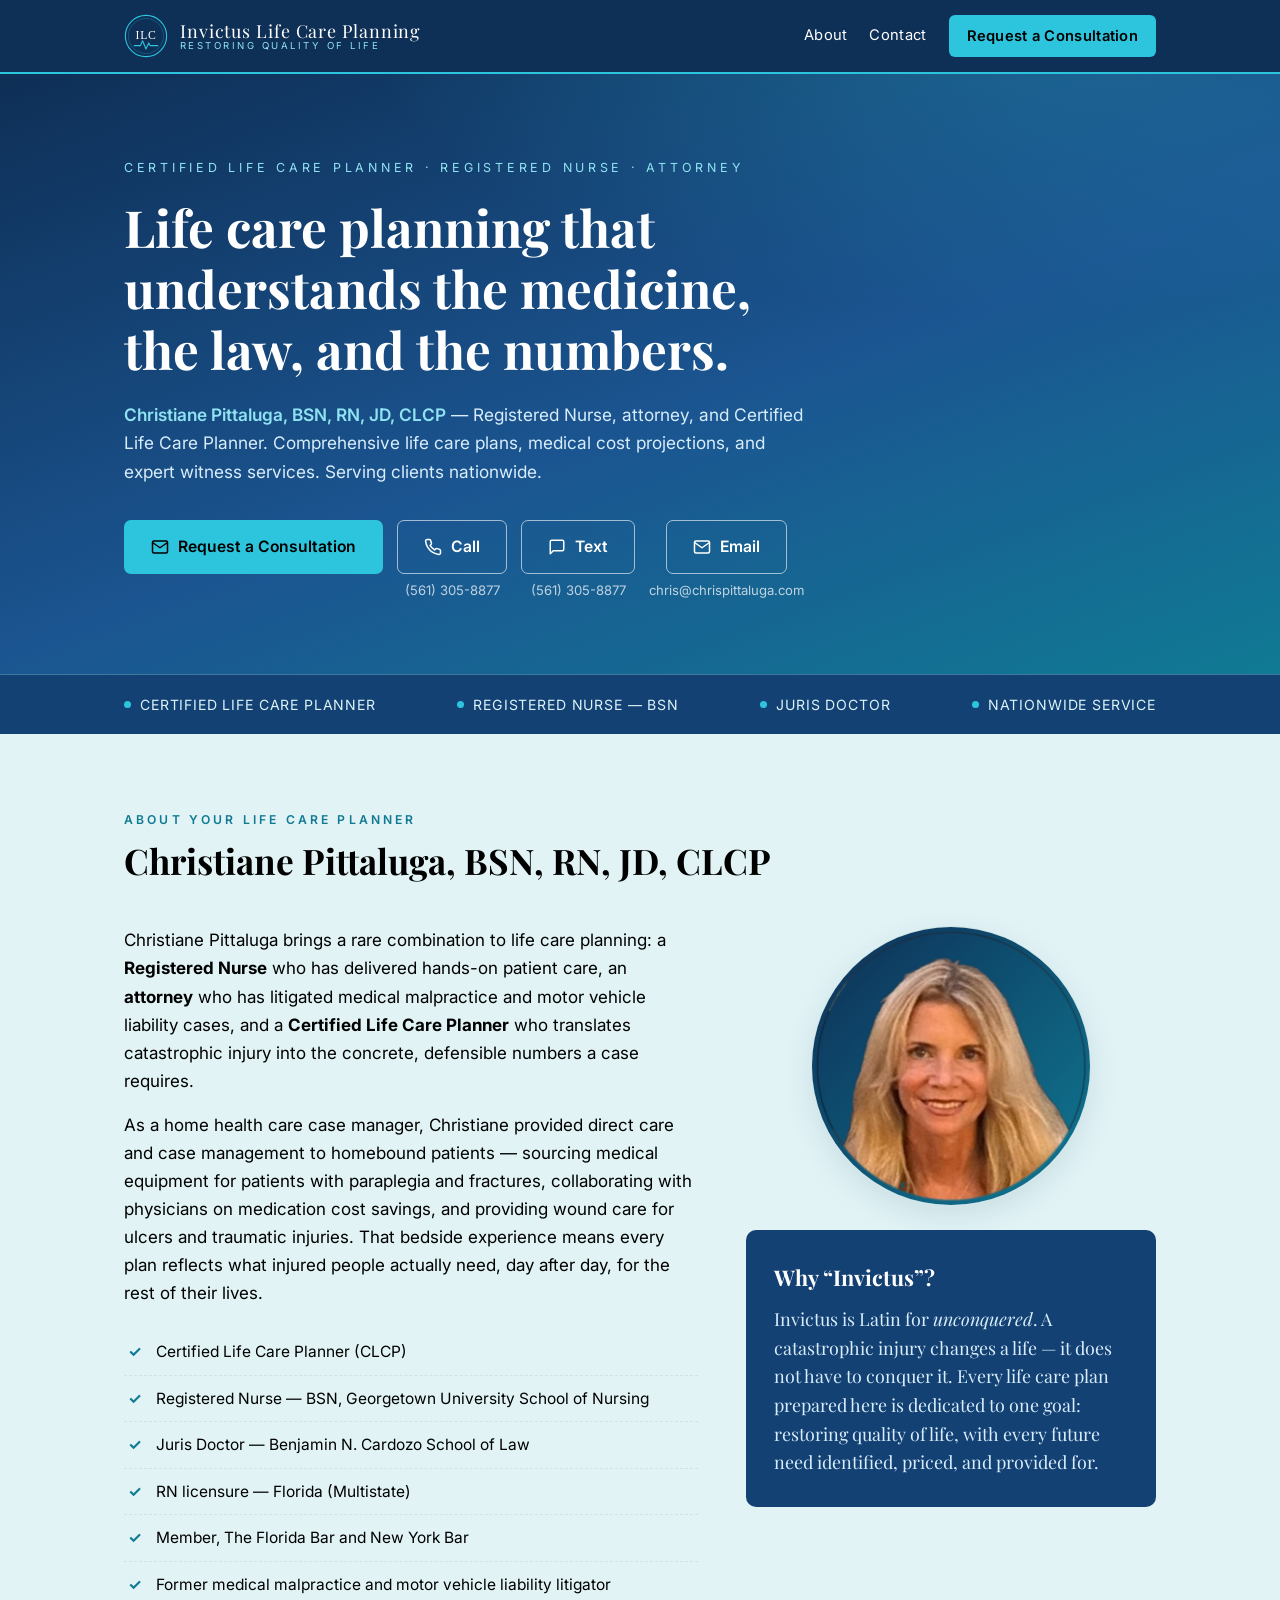
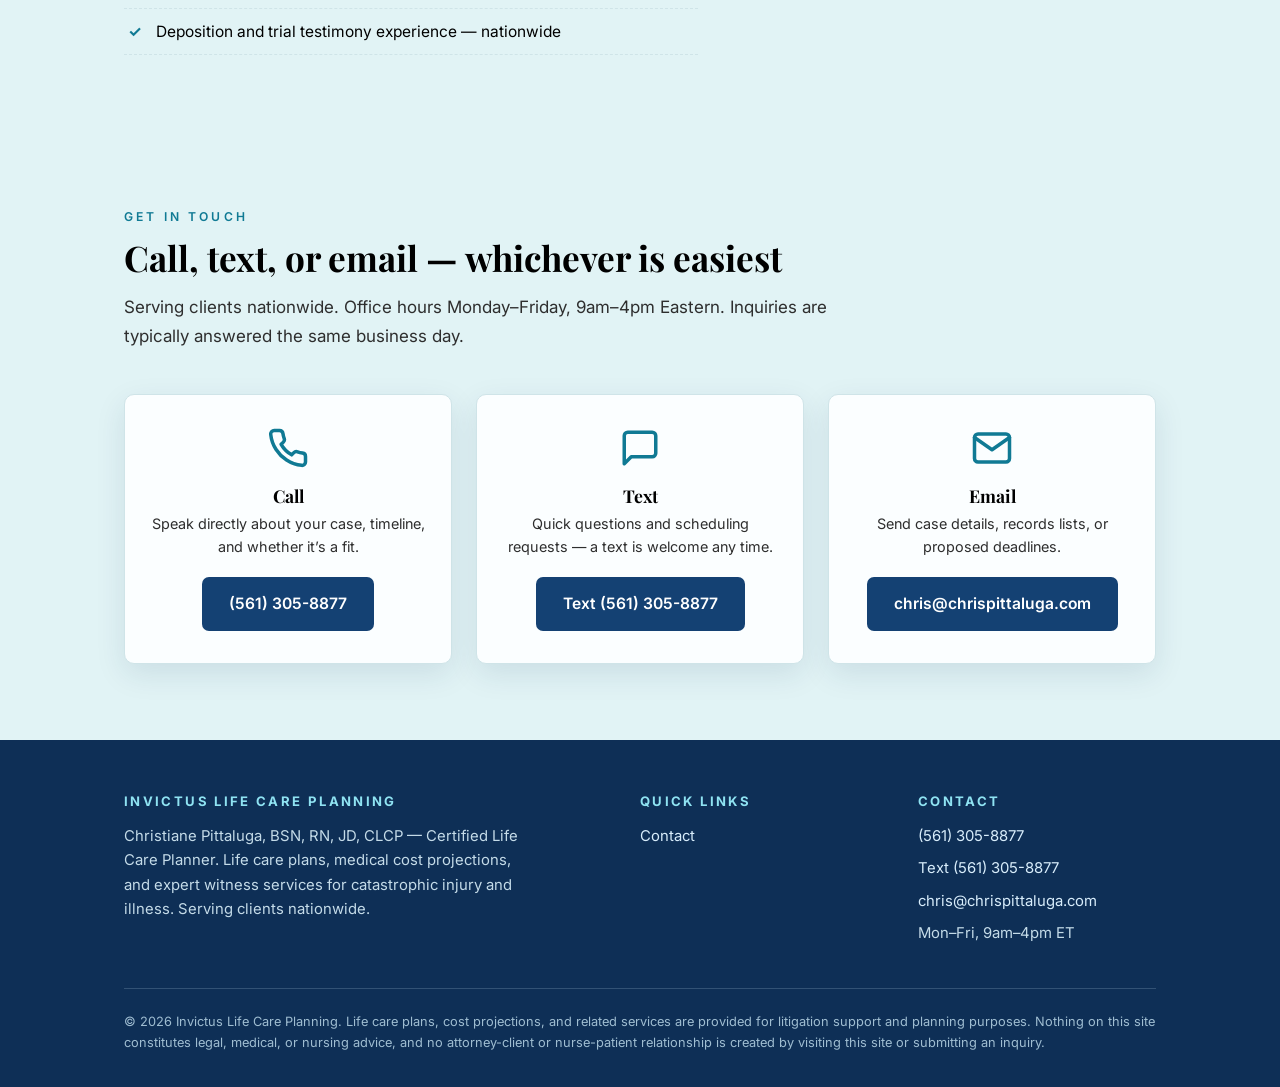
==== commit a69e118d: "Reword: providing wound care rather than developing alternatives Co-Authored-By: Claude Opus 5 <nore" ====
--- a/index.html
+++ b/index.html
@@ -164,8 +164,8 @@
           <p>
             As a home health care case manager, Christiane provided direct care and case management
             to homebound patients &mdash; sourcing medical equipment for patients with paraplegia and
-            fractures, collaborating with physicians on medication cost savings, and developing wound
-            care alternatives for ulcers and traumatic injuries. That bedside experience means every
+            fractures, collaborating with physicians on medication cost savings, and providing wound
+            care for ulcers and traumatic injuries. That bedside experience means every
             plan reflects what injured people actually need, day after day, for the rest of their
             lives.
           </p>
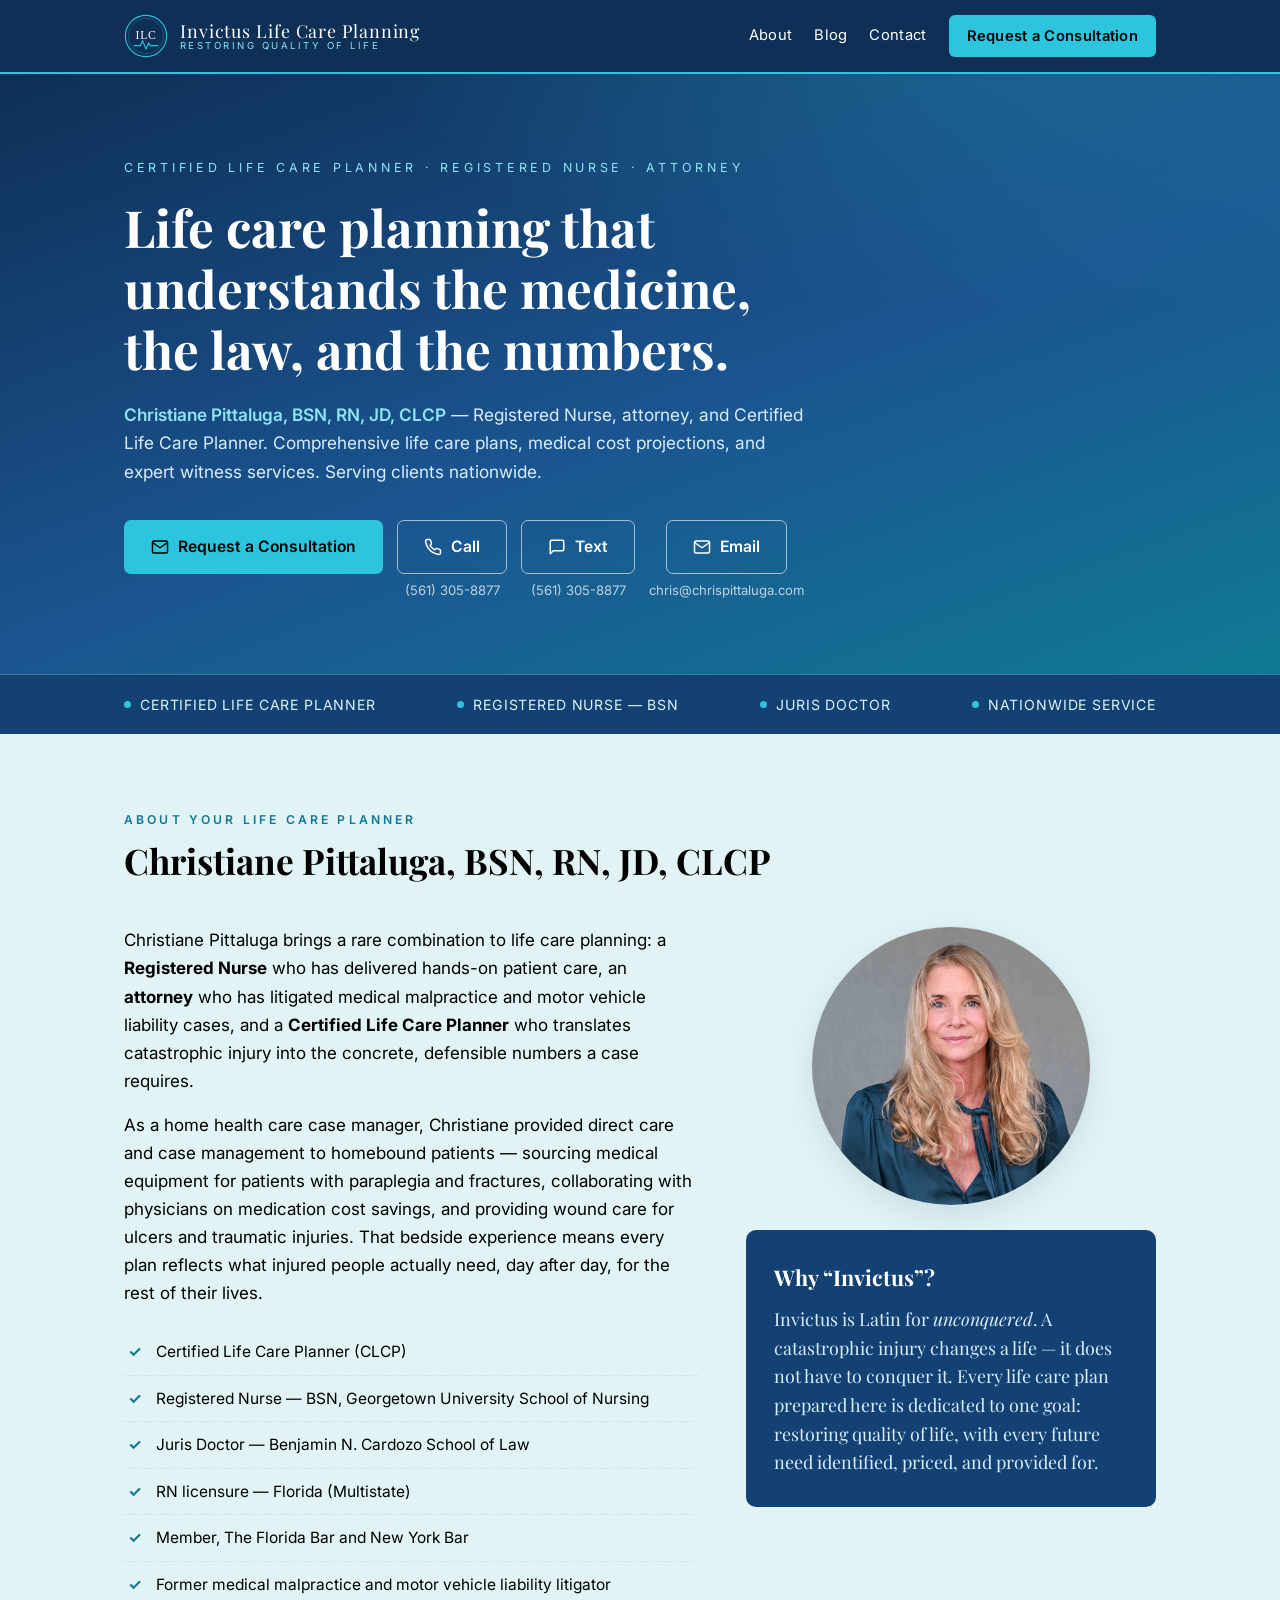
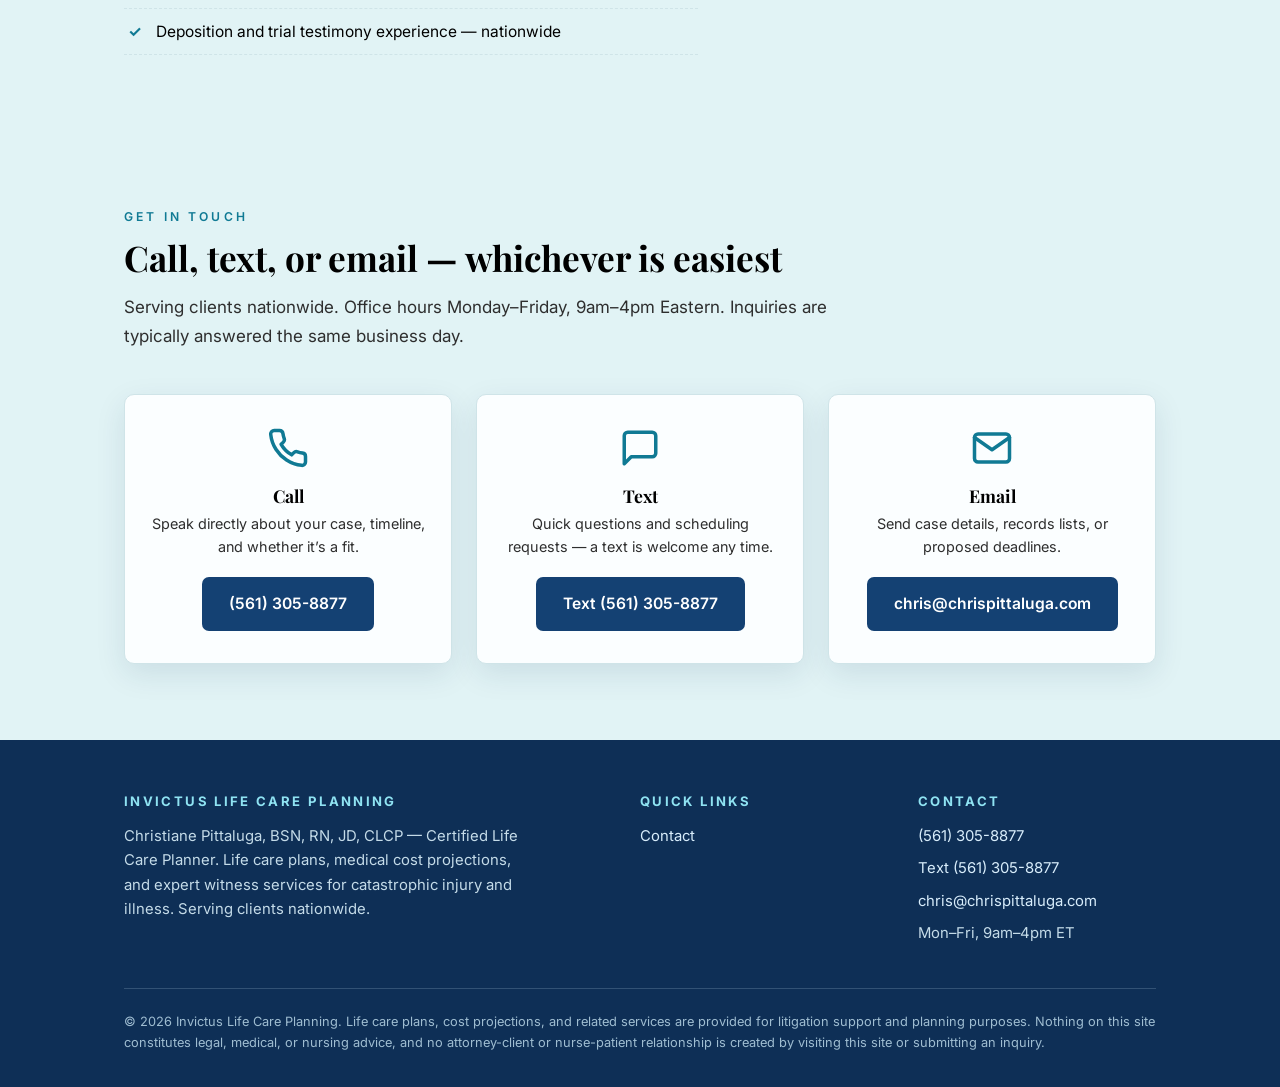
==== commit fa154d22: "Add a static blog for industry news posts. Publish the Gen Re and CCC posts as plain HTML, list them" ====
--- a/index.html
+++ b/index.html
@@ -87,6 +87,7 @@
     <button class="nav-toggle" aria-expanded="false" aria-controls="site-nav" onclick="toggleNav()">Menu &#9776;</button>
     <nav class="site-nav" id="site-nav" aria-label="Main navigation">
       <a href="#about">About</a>
+      <a href="/blog/">Blog</a>
       <a href="#contact">Contact</a>
       <a class="nav-cta" href="#contact">Request a Consultation</a>
     </nav>
--- a/css/styles.css
+++ b/css/styles.css
@@ -420,3 +420,95 @@
 .site-footer li { margin-bottom: 8px; font-size: 0.93rem; }
 
 .footer-disclaimer { border-top: 1px solid rgba(216, 237, 251, 0.18); padding-top: 22px; font-size: 0.8rem; color: #9fbdd1; }
+
+/* ---------- Blog ---------- */
+
+.site-nav a[aria-current="page"] { border-bottom-color: var(--turq-light); }
+
+.page-hero .post-kicker {
+  color: var(--turq-light);
+  text-transform: uppercase;
+  letter-spacing: 0.22em;
+  font-size: 0.76rem;
+  font-weight: 600;
+  margin-bottom: 12px;
+}
+
+.blog-list { display: flex; flex-direction: column; gap: 22px; max-width: 820px; }
+
+.blog-card {
+  background: var(--paper);
+  border: 1px solid var(--line);
+  border-top: 3px solid var(--turq);
+  border-radius: var(--radius);
+  padding: 28px 30px 26px;
+  box-shadow: var(--shadow);
+}
+
+.blog-card .meta {
+  color: var(--turq-deep);
+  font-size: 0.78rem;
+  font-weight: 600;
+  letter-spacing: 0.08em;
+  text-transform: uppercase;
+  margin-bottom: 8px;
+}
+
+.blog-card h2 { font-size: clamp(1.25rem, 2.2vw, 1.55rem); margin-bottom: 10px; }
+
+.blog-card h2 a { color: inherit; text-decoration: none; }
+.blog-card h2 a:hover { color: var(--blue-800); }
+
+.blog-card p { color: var(--muted); font-size: 0.98rem; }
+
+.post-body { max-width: 46rem; }
+
+.post-body .byline { color: var(--muted); margin-bottom: 1.35rem; }
+
+.post-body h2 {
+  font-size: clamp(1.35rem, 2.4vw, 1.7rem);
+  margin: 2.1rem 0 0.75rem;
+}
+
+.post-body p { margin: 0 0 1rem; }
+
+.post-body ul,
+.post-body ol { margin: 0 0 1.15rem; padding-left: 1.35rem; }
+
+.post-body ul { list-style: disc; }
+.post-body ol { list-style: decimal; }
+
+.post-body li { margin-bottom: 0.55rem; padding-left: 0.2rem; }
+
+.post-body a { text-decoration: underline; text-underline-offset: 2px; }
+.post-body a:hover { color: var(--turq-deep); }
+
+.post-body .post-endnote { color: var(--muted); font-size: 0.95rem; }
+.post-body p + .post-endnote { margin-top: 1.6rem; }
+
+.post-body .post-tags {
+  list-style: none;
+  display: flex;
+  flex-wrap: wrap;
+  gap: 8px;
+  margin: 2rem 0 0;
+  padding: 1.25rem 0 0;
+  border-top: 1px solid var(--line);
+}
+
+.post-body .post-tags li {
+  list-style: none;
+  margin: 0;
+  padding: 4px 12px;
+  background: var(--seafoam);
+  color: var(--blue-800);
+  border: 1px solid var(--line);
+  border-radius: 999px;
+  font-size: 0.8rem;
+}
+
+.post-back { margin-top: 1.75rem; font-size: 0.95rem; }
+
+@media (max-width: 600px) {
+  .blog-card { padding: 22px 18px 20px; }
+}
